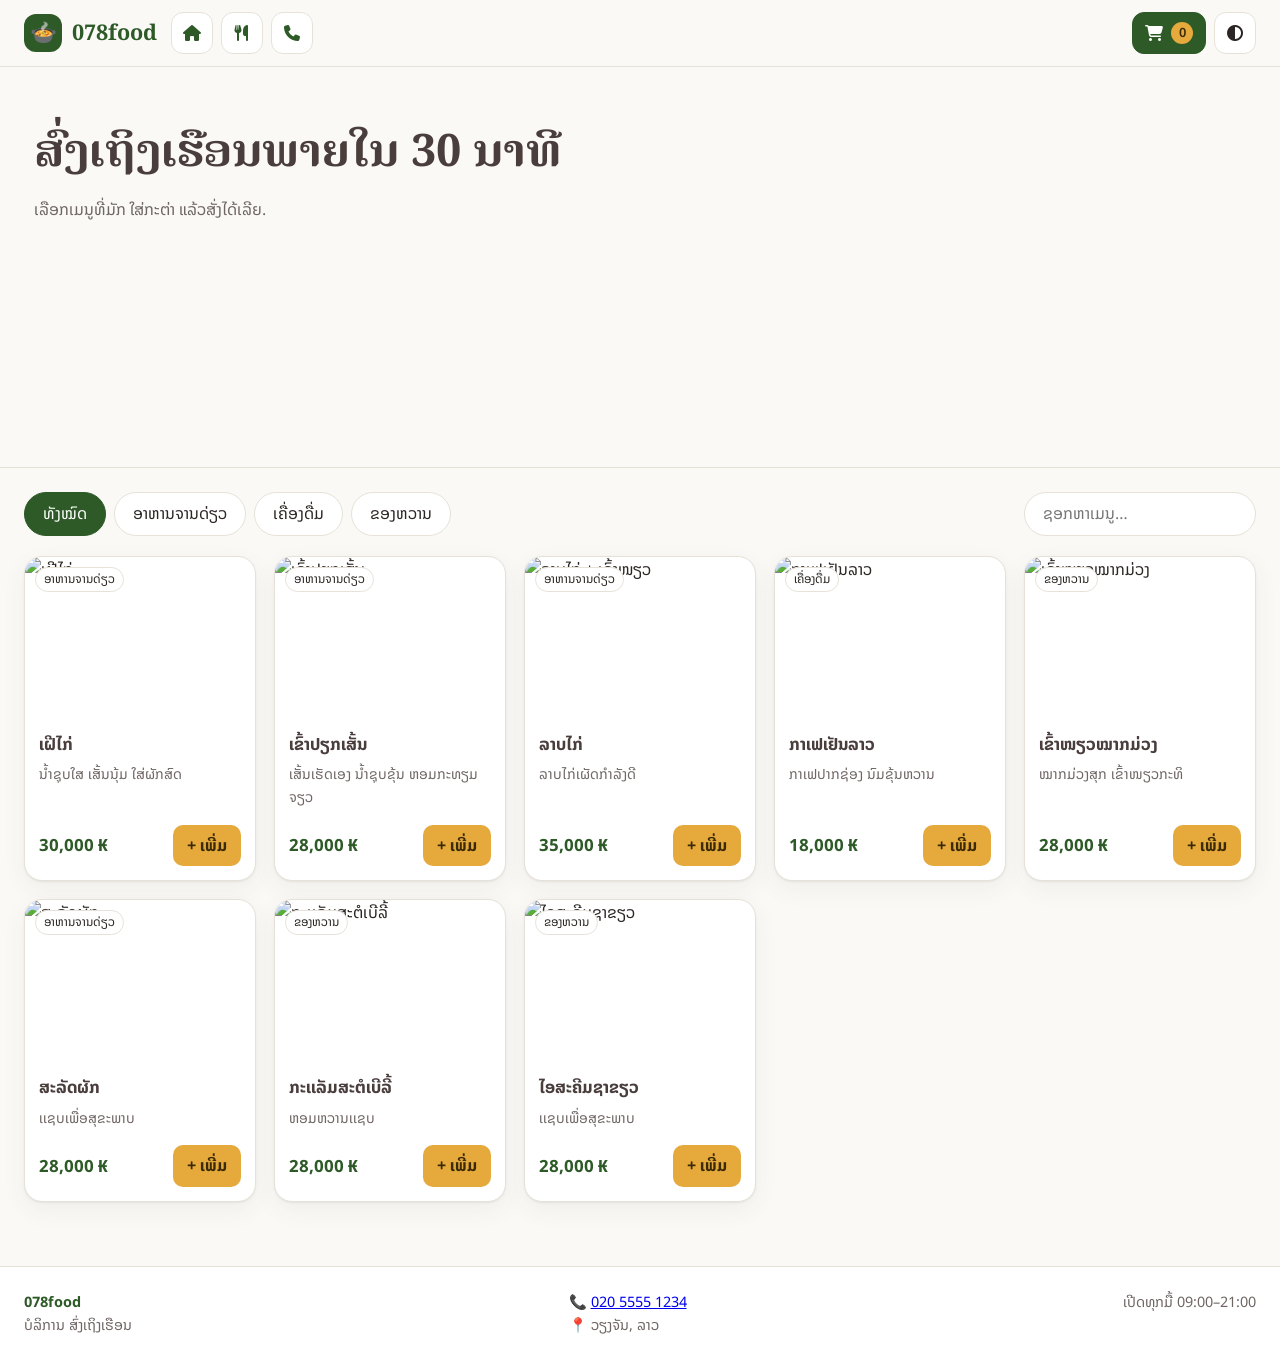
==== index.html @ a2469d58 "Initial commit" ====
<!DOCTYPE html>
<html lang="lo">

<head>
  <meta charset="UTF-8">
  <meta name="viewport" content="width=device-width, initial-scale=1, viewport-fit=cover">
  <title>078food · ສັ່ງອາຫານສົ່ງເຖິງເຮືອນ</title>

  <!-- Fonts -->
  <link rel="preconnect" href="https://fonts.googleapis.com">
  <link rel="preconnect" href="https://fonts.gstatic.com" crossorigin>
  <link href="https://fonts.googleapis.com/css2?family=Noto+Sans+Lao:wght@400;500;600;700&family=Noto+Serif+Lao:wght@600;700&display=swap" rel="stylesheet">

  <!-- Font Awesome Icons CDN -->
  <link rel="stylesheet" href="https://cdnjs.cloudflare.com/ajax/libs/font-awesome/6.5.1/css/all.min.css">

  <!-- CSS Style Sheet -->
  <link rel="stylesheet" href="styles.css">

  <style>
    .cart-toggle { display: inline-flex; }
    .promo { flex: 1; min-width: 0; overflow: hidden; color: var(--green); font-size: .86rem; font-weight: 600; white-space: nowrap; }
    .promo-track { display: inline-block; padding-left: 100%; animation: promo-scroll 18s linear infinite; }
    @keyframes promo-scroll { to { transform: translateX(-100%); } }
    @media(prefers-reduced-motion:reduce) { .promo-track { animation: none; padding-left: 0; } }
  </style>
</head>

<body>
  <div id="app">
    <!-- Header / Navbar -->
    <header class="top" id="home">
      <div class="top-in">
        <div class="brand"><i aria-hidden="true">🍲</i>078food</div>

        <nav class="header-nav" aria-label="ການນຳທາງ">
          <a class="icon-btn header-link" href="#home" aria-label="ໜ້າຫຼັກ" title="ໜ້າຫຼັກ">
            <i class="fa-solid fa-house"></i>
          </a>
          <a class="icon-btn header-link" href="#menu-section" aria-label="ເບິ່ງເມນູ" title="ເບິ່ງເມນູ">
            <i class="fa-solid fa-utensils"></i>
          </a>
          <a class="icon-btn header-link" href="#contact" aria-label="ຕິດຕໍ່ຮ້ານ" title="ຕິດຕໍ່ຮ້ານ">
            <i class="fa-solid fa-phone"></i>
          </a>
        </nav>

        <div class="promo" aria-label="ຂ່າວໂຄສະນາ">
          <span class="promo-track">🎉 ໂປຣໂມຊັນ: ສັ່ງຄົບ 200,000 ₭ ສົ່ງຟຣີ · ອາຫານລາວແທ້ ສົ່ງເຖິງເຮືອນໃນ 30 ນາທີ · 🛵 ຄ່າສົ່ງເລີ່ມຕົ້ນ 10,000 ₭</span>
        </div>

        <div class="header-actions">
          <button class="icon-btn cart-toggle" id="cartToggle" aria-label="ເປີດກະຕ່າ" title="ເປີດກະຕ່າ">
            <i class="fa-solid fa-cart-shopping"></i> <span class="badge" id="cartBadge">0</span>
          </button>
          <button class="icon-btn" id="themeBtn" aria-label="ປ່ຽນໂໝດສີ" title="ປ່ຽນໂໝດສີ">
            <i class="fa-solid fa-circle-half-stroke"></i>
          </button>
        </div>
      </div>
    </header>

    <!-- Hero Banner Wrapper -->
    <div class="hero-wrapper">
      <section class="hero">
        <h1> ສົ່ງເຖິງເຮືອນພາຍໃນ 30 ນາທີ</h1>
        <p>ເລືອກເມນູທີ່ມັກ ໃສ່ກະຕ່າ ແລ້ວສັ່ງໄດ້ເລີຍ.</p>
        <!-- <div class="hero-meta">
          <span class="chip-info">🛵 ໃນເມືອງ 10,000 ₭</span>
          <span class="chip-info">🏡 ນອກເມືອງ 20,000 ₭</span>
          <span class="chip-info">🎁 ສັ່ງຄົບ 200,000 ₭ ສົ່ງຟຣີ</span>
        </div> -->
      </section>
    </div>

    <!-- Main Content Layout -->
    <main class="layout">
      <section id="menu-section" aria-label="ເມນູອາຫານ">
        <div class="tools">
          <div class="cats" id="cats" role="group" aria-label="ໝວດໝູ່ອາຫານ">
            <button class="cat active" data-cat="ທັງໝົດ">ທັງໝົດ</button>
            <button class="cat" data-cat="ອາຫານຈານດ່ຽວ">ອາຫານຈານດ່ຽວ</button>
            <button class="cat" data-cat="ເຄື່ອງດື່ມ">ເຄື່ອງດື່ມ</button>
            <button class="cat" data-cat="ຂອງຫວານ">ຂອງຫວານ</button>
          </div>
          <input class="search" id="search" type="search" placeholder="ຊອກຫາເມນູ…" aria-label="ຊອກຫາເມນູ">
        </div>

        <div class="grid" id="grid">
          
          <!-- ກ່ອງທີ 1 -->
          <article class="food" data-cat="ອາຫານຈານດ່ຽວ">
            <div class="food-pic">
              <small>ອາຫານຈານດ່ຽວ</small>
              <img src="https://images.unsplash.com/photo-1582878826629-29b7ad1cdc43?auto=format&fit=crop&w=600&q=80" alt="ເຝີໄກ່" loading="lazy">
            </div>
            <div class="food-body">
              <h3>ເຝີໄກ່</h3>
              <p class="desc">ນ້ຳຊຸບໃສ ເສັ້ນນຸ້ມ ໃສ່ຜັກສົດ</p>
              <div class="food-foot">
                <span class="price">30,000 ₭</span>
                <button class="add" onclick="addToCart(1, 'ເຝີໄກ່', 30000, 'https://images.unsplash.com/photo-1582878826629-29b7ad1cdc43?auto=format&fit=crop&w=600&q=80')">+ ເພີ່ມ</button>
              </div>
            </div>
          </article>

          <!-- ກ່ອງທີ 2 -->
          <article class="food" data-cat="ອາຫານຈານດ່ຽວ">
            <div class="food-pic">
              <small>ອາຫານຈານດ່ຽວ</small>
              <img src="https://images.unsplash.com/photo-1569718212165-3a8278d5f624?auto=format&fit=crop&w=600&q=80" alt="ເຂົ້າປຽກເສັ້ນ" loading="lazy">
            </div>
            <div class="food-body">
              <h3>ເຂົ້າປຽກເສັ້ນ</h3>
              <p class="desc">ເສັ້ນເຮັດເອງ ນ້ຳຊຸບຂຸ້ນ ຫອມກະທຽມຈຽວ</p>
              <div class="food-foot">
                <span class="price">28,000 ₭</span>
                <button class="add" onclick="addToCart(2, 'ເຂົ້າປຽກເສັ້ນ', 28000, 'https://images.unsplash.com/photo-1569718212165-3a8278d5f624?auto=format&fit=crop&w=600&q=80')">+ ເພີ່ມ</button>
              </div>
            </div>
          </article>

          <!-- ກ່ອງທີ 3 -->
          <article class="food" data-cat="ອາຫານຈານດ່ຽວ">
            <div class="food-pic">
              <small>ອາຫານຈານດ່ຽວ</small>
              <img src="https://encrypted-tbn0.gstatic.com/images?q=tbn:ANd9GcRCjDrHHIMZ1p3EZ6Hr3fS9BvGVrQmg87ammEbBgVYxhlG2q0gY72shRTSY&s=10" alt="ລາບໄກ່ + ເຂົ້າໜຽວ" loading="lazy">
            </div>
            <div class="food-body">
              <h3>ລາບໄກ່</h3>
              <p class="desc">ລາບໄກ່ເຜັດກຳລັງດີ</p>
              <div class="food-foot">
                <span class="price">35,000 ₭</span>
                <button class="add" onclick="addToCart(3, 'ລາບໄກ່', 35000, 'https://encrypted-tbn0.gstatic.com/images?q=tbn:ANd9GcRCjDrHHIMZ1p3EZ6Hr3fS9BvGVrQmg87ammEbBgVYxhlG2q0gY72shRTSY&s=10')">+ ເພີ່ມ</button>
              </div>
            </div>
          </article>

          <!-- ກ່ອງທີ 4 -->
          <article class="food" data-cat="ເຄື່ອງດື່ມ">
            <div class="food-pic">
              <small>ເຄື່ອງດື່ມ</small>
              <img src="https://images.unsplash.com/photo-1517701604599-bb29b565090c?auto=format&fit=crop&w=600&q=80" alt="ກາເຟເຢັນລາວ" loading="lazy">
            </div>
            <div class="food-body">
              <h3>ກາເຟເຢັນລາວ</h3>
              <p class="desc">ກາເຟປາກຊ່ອງ ນົມຂຸ້ນຫວານ</p>
              <div class="food-foot">
                <span class="price">18,000 ₭</span>
                <button class="add" onclick="addToCart(4, 'ກາເຟເຢັນລາວ', 18000, 'https://images.unsplash.com/photo-1517701604599-bb29b565090c?auto=format&fit=crop&w=600&q=80')">+ ເພີ່ມ</button>
              </div>
            </div>
          </article>

          <!-- ກ່ອງທີ 5 -->
          <article class="food" data-cat="ຂອງຫວານ">
            <div class="food-pic">
              <small>ຂອງຫວານ</small>
              <img src=https://encrypted-tbn0.gstatic.com/images?q=tbn:ANd9GcRDn0BC7VR2c5-d3AsjmH1HfDjva1uMZrVpo8ctBTZNXQ&s=10 alt="ເຂົ້າໜຽວໝາກມ່ວງ" loading="lazy">
            </div>
            <div class="food-body">
              <h3>ເຂົ້າໜຽວໝາກມ່ວງ</h3>
              <p class="desc">ໝາກມ່ວງສຸກ ເຂົ້າໜຽວກະທິ</p>
              <div class="food-foot">
                <span class="price">28,000 ₭</span>
                <button class="add" onclick="addToCart(5, 'ເຂົ້າໜຽວໝາກມ່ວງ', 28000, 'https://encrypted-tbn0.gstatic.com/images?q=tbn:ANd9GcRDn0BC7VR2c5-d3AsjmH1HfDjva1uMZrVpo8ctBTZNXQ&s=10')">+ ເພີ່ມ</button>
              </div>
            </div>
          </article>


          <article class="food" data-cat="ອາຫານຈານດ່ຽວ">
            <div class="food-pic">
              <small>ອາຫານຈານດ່ຽວ</small>
              <img src="https://images.unsplash.com/photo-1540189549336-e6e99c3679fe?q=80&w=987&auto=format&fit=crop&ixlib=rb-4.1.0&ixid=M3wxMjA3fDB8MHxwaG90by1wYWdlfHx8fGVufDB8fHx8fA%3D%3D" alt="ສະລັດຜັກ" loading="lazy">
            </div>
            <div class="food-body">
              <h3>ສະລັດຜັກ</h3>
              <p class="desc">ເເຊບເພື່ອສຸຂະພາບ</p>
              <div class="food-foot">
                <span class="price">28,000 ₭</span>
                <button class="add" onclick="addToCart(5, 'ສະລັດຜັກ', 28000, 'https://images.unsplash.com/photo-1540189549336-e6e99c3679fe?q=80&w=987&auto=format&fit=crop&ixlib=rb-4.1.0&ixid=M3wxMjA3fDB8MHxwaG90by1wYWdlfHx8fGVufDB8fHx8fA%3D%3D')">+ ເພີ່ມ</button>
              </div>
            </div>
          </article>

          <article class="food" data-cat="ຂອງຫວານ">
            <div class="food-pic">
              <small>ຂອງຫວານ</small>
              <img src="https://encrypted-tbn0.gstatic.com/images?q=tbn:ANd9GcTS--q3FVEVC8QmNPu1NjoTnR9ThwtZHAkWD-e7TR835TG8iUBLUao3j7U&s=10" alt="ກະເເລັມສະຕໍເບີລີ້" loading="lazy">
            </div>
            <div class="food-body">
              <h3>ກະເເລັມສະຕໍເບີລີ້</h3>
              <p class="desc">ຫອມຫວານເເຊບ</p>
              <div class="food-foot">
                <span class="price">28,000 ₭</span>
                <button class="add" onclick="addToCart(5, 'ກະແລັມສະຕໍເບີລີ້', 28000, 'https://encrypted-tbn0.gstatic.com/images?q=tbn:ANd9GcTS--q3FVEVC8QmNPu1NjoTnR9ThwtZHAkWD-e7TR835TG8iUBLUao3j7U&s=10')">+ ເພີ່ມ</button>
              </div>
            </div>
          </article>

          <article class="food" data-cat="ຂອງຫວານ">
            <div class="food-pic">
              <small>ຂອງຫວານ</small>
              <img src="https://encrypted-tbn0.gstatic.com/images?q=tbn:ANd9GcSf2wOckmVLOpvZeHplIi1ap-uYnJDAoU3HYeGqLHTwmw&s" alt="ໄອສະຄີມຊາຂຽວ" loading="lazy">
            </div>
            <div class="food-body">
              <h3>ໄອສະຄີມຊາຂຽວ</h3>
              <p class="desc">ເເຊບເພື່ອສຸຂະພາບ</p>
              <div class="food-foot">
                <span class="price">28,000 ₭</span>
                <button class="add" onclick="addToCart(5, 'ໄອສະຄີມຊາຂຽວ', 28000, 'https://encrypted-tbn0.gstatic.com/images?q=tbn:ANd9GcSf2wOckmVLOpvZeHplIi1ap-uYnJDAoU3HYeGqLHTwmw&s')">+ ເພີ່ມ</button>
              </div>
            </div>
          </article>

        </div>
      </section>

      <!-- Cart Drawer -->
      <aside class="cart" id="cart" aria-label="ກະຕ່າສິນຄ້າ">
        <div class="cart-head">
          <h2>ກະຕ່າຂອງທ່ານ</h2>
          <button class="icon-btn cart-close" id="cartClose" aria-label="ປິດກະຕ່າ">✕</button>
        </div>
        <div class="cart-scroll" id="cartList"></div>
        <div class="cart-foot" id="cartFoot">
          <label class="field" id="fName">ຊື່ຜູ້ຮັບ
            <input id="inName" autocomplete="name" placeholder="ເຊັ່ນ ສົມຊາຍ ວົງດາລາ">
            <span class="err-msg">ກະລຸນາໃສ່ຊື່</span>
          </label>
          <label class="field" id="fPhone">ເບີໂທ
            <input id="inPhone" inputmode="tel" autocomplete="tel" placeholder="020 xxxx xxxx">
            <span class="err-msg">ກະລຸນາໃສ່ເບີໂທ (ຢ່າງໜ້ອຍ 8 ຕົວເລກ)</span>
          </label>
          <label class="field" id="fAddr">ທີ່ຢູ່ຈັດສົ່ງ
            <textarea id="inAddr" rows="2" placeholder="ບ້ານ, ຖະໜົນ, ຈຸດສັງເກດ"></textarea>
            <span class="err-msg">ກະລຸນາໃສ່ທີ່ຢູ່ຈັດສົ່ງ</span>
          </label>
          <div class="row2">
            <label class="field">ເຂດຈັດສົ່ງ
              <select id="zone">
                <option value="10000">ໃນເມືອງ (10,000 ₭)</option>
                <option value="20000">ນອກເມືອງ (20,000 ₭)</option>
              </select>
            </label>
            <label class="field">ການຊຳລະ
              <select id="pay">
                <option>ເງິນສົດປາຍທາງ</option>
                <option>ໂອນ / QR</option>
              </select>
            </label>
          </div>
          <div id="freeNote"></div>
          <div class="sum"><span>ລາຄາອາຫານ</span><span id="sSub">0 ₭</span></div>
          <div class="sum"><span>ຄ່າຈັດສົ່ງ</span><span id="sFee">0 ₭</span></div>
          <div class="sum total"><span>ລວມທັງໝົດ</span><span id="sTotal">0 ₭</span></div>
          <button class="order-btn" id="orderBtn">ສັ່ງຊື້ເລີຍ</button>
          <button class="link-btn" id="clearBtn">ລ້າງກະຕ່າ</button>
        </div>
      </aside>
    </main>
  </div>

  <div class="scrim" id="scrim"></div>
  <div class="toast" id="toast" role="status" aria-live="polite"></div>
  <div class="backdrop" id="modal" role="dialog" aria-modal="true">
    <div class="receipt" id="receipt"></div>
  </div>

  <!-- Footer Wrapper -->
  <div class="site-footer-wrapper" id="contact">
    <footer class="site-footer">
      <div><strong>078food</strong><br>ບໍລິການ ສົ່ງເຖິງເຮືອນ</div>
      <div>📞 <a href="tel:02055551234">020 5555 1234</a><br>📍 ວຽງຈັນ, ລາວ</div>
      <div>ເປີດທຸກມື້ 09:00–21:00</div>
    </footer>
  </div>

  <script src="app.js"></script>
</body>

</html>
---- styles.css ----
:root {
      box-sizing: border-box;
      padding-top: env(safe-area-inset-top, 0px);
      padding-bottom: env(safe-area-inset-bottom, 0px);
      --bg: #FAF9F6;
      --bg2: #F5F5F0;
      --card: #FFF;
      --ink: #2B2523;
      --muted: #6F6663;
      --green: #2D5A27;
      --green-ink: #FFF;
      --brown: #4A3E3D;
      --accent: #E5A93C;
      --accent-ink: #3A2A05;
      --line: #E6E2D8;
      --danger: #B3402A;
      --shadow: 0 1px 2px rgba(74, 62, 61, .08), 0 8px 24px rgba(74, 62, 61, .06);
      --font: 'Noto Sans Lao', system-ui, sans-serif;
      --font-d: 'Noto Serif Lao', serif;
}

:root[data-theme="dark"] {
      --bg: #1A1716;
      --bg2: #221E1D;
      --card: #2A2524;
      --ink: #F3EEE6;
      --muted: #B3A9A3;
      --green: #7FBF76;
      --green-ink: #10200E;
      --brown: #D9CFC8;
      --line: #3B3433;
}

:root[data-theme="dark"] .top {
      background: rgba(42, 37, 36, .92);
}

*,
::before,
::after {
      box-sizing: inherit;
      margin: 0;
      padding: 0;
}

html,
body {
      width: 100%;
      margin: 0;
      padding: 0;
      overflow-x: hidden;
}

body {
      background: var(--bg);
      color: var(--ink);
      font-family: var(--font);
      line-height: 1.6;
}

button {
      font: inherit;
      color: inherit;
      cursor: pointer;
}

/* --- HEADER --- */
.top {
      position: sticky;
      top: 0;
      z-index: 20;
      width: 100%;
      background: rgba(250, 249, 246, .92);
      background: color-mix(in srgb, var(--bg) 92%, transparent);
      -webkit-backdrop-filter: blur(8px);
      backdrop-filter: blur(8px);
      border-bottom: 1px solid var(--line);
}

.top-in {
      max-width: 1280px;
      margin: 0 auto;
      padding: 12px 24px;
      display: flex;
      align-items: center;
      gap: 14px;
}

.brand {
      font-family: var(--font-d);
      font-weight: 700;
      font-size: 1.35rem;
      color: var(--green);
      display: flex;
      align-items: center;
      gap: 10px;
}

.brand i {
      font-style: normal;
      display: grid;
      place-items: center;
      width: 38px;
      height: 38px;
      border-radius: 12px;
      background: var(--green);
      color: var(--green-ink);
}

.header-nav {
      display: flex;
      align-items: center;
      gap: 8px;
}

.header-actions {
      display: flex;
      align-items: center;
      gap: 8px;
      margin-left: auto;
}

.icon-btn {
      border: 1px solid var(--line);
      background: var(--card);
      border-radius: 12px;
      height: 42px;
      min-width: 42px;
      padding: 0 12px;
      display: inline-flex;
      align-items: center;
      justify-content: center;
      gap: 8px;
      font-weight: 600;
}

.header-link {
      color: var(--green);
      text-decoration: none;
      width: 42px;
      padding: 0;
}

.cart-toggle {
      background: var(--green);
      color: var(--green-ink);
      border-color: var(--green);
}

.badge {
      background: var(--accent);
      color: var(--accent-ink);
      border-radius: 99px;
      min-width: 22px;
      height: 22px;
      display: inline-grid;
      place-items: center;
      font-size: .8rem;
      padding: 0 6px;
}

/* --- HERO --- */
.hero-wrapper {
      width: 100%;
      background: linear-gradient(90deg, rgba(250, 249, 246, .95) 10%, rgba(250, 249, 246, .6)), url('https://plus.unsplash.com/premium_photo-1670601440146-3b33dfcd7e17?q=80&w=2138&auto=format&fit=crop&ixlib=rb-4.1.0&ixid=M3wxMjA3fDB8MHxwaG90by1wYWdlfHx8fGVufDB8fHx8fA%3D%3D') center/cover;
      border-bottom: 1px solid var(--line);
}

.hero {
      max-width: 1280px;
      margin: 0 auto;
      padding: 48px 34px;
      height: min(400px, 50vh);
}

.hero h1 {
      font-family: var(--font-d);
      font-size: clamp(1.8rem, 4vw, 2.8rem);
      color: var(--brown);
      margin-bottom: 10px;
}

.hero p {
      color: var(--muted);
}

.hero-meta {
      display: flex;
      gap: 10px;
      margin-top: 18px;
      flex-wrap: wrap;
}

.chip-info {
      background: var(--card);
      border: 1px solid var(--line);
      border-radius: 99px;
      padding: 6px 14px;
      font-size: .9rem;
}

/* --- LAYOUT & GRID --- */
.layout {
      max-width: 1280px;
      margin: 0 auto;
      padding: 24px;
}

.tools {
      display: flex;
      gap: 12px;
      margin-bottom: 20px;
      flex-wrap: wrap;
}

.cats {
      display: flex;
      gap: 8px;
      flex: 1;
      overflow-x: auto;
}

.cat {
      border: 1px solid var(--line);
      background: var(--card);
      padding: 8px 18px;
      border-radius: 99px;
      white-space: nowrap;
}

.cat.active {
      background: var(--green);
      color: var(--green-ink);
      border-color: var(--green);
}

.search {
      border: 1px solid var(--line);
      background: var(--card);
      color: var(--ink);
      border-radius: 99px;
      padding: 8px 18px;
      font: inherit;
}

.grid {
      display: grid;
      grid-template-columns: repeat(auto-fill, minmax(230px, 1fr));
      gap: 18px;
}

.food {
      background: var(--card);
      border: 1px solid var(--line);
      border-radius: 18px;
      overflow: hidden;
      display: flex;
      flex-direction: column;
      box-shadow: var(--shadow);
      transition: transform .2s;
}

.food:hover {
      transform: translateY(-4px);
}

.food-pic {
      height: 160px;
      width: 100%;
      position: relative;
}

.food-pic img {
      width: 100%;
      height: 100%;
      object-fit: cover;
}

.food-pic small {
      position: absolute;
      left: 10px;
      top: 10px;
      background: var(--card);
      border: 1px solid var(--line);
      border-radius: 99px;
      padding: 2px 8px;
      font-size: .75rem;
}

.food-body {
      padding: 14px;
      display: flex;
      flex-direction: column;
      gap: 6px;
      flex: 1;
}

.food h3 {
      margin: 0;
      font-size: 1.05rem;
      color: var(--brown);
}

.desc {
      color: var(--muted);
      font-size: .88rem;
      flex: 1;
}

.food-foot {
      display: flex;
      align-items: center;
      justify-content: space-between;
      margin-top: 10px;
}

.price {
      font-weight: 700;
      color: var(--green);
      font-size: 1.05rem;
}

.add {
      background: var(--accent);
      color: var(--accent-ink);
      border: 0;
      border-radius: 10px;
      padding: 8px 14px;
      font-weight: 700;
}

/* --- CART DRAWER --- */
.cart {
      background: var(--card);
      border-left: 1px solid var(--line);
      position: fixed;
      right: 0;
      top: 0;
      bottom: 0;
      width: min(400px, 100%);
      z-index: 40;
      transform: translateX(105%);
      transition: transform .3s;
      display: flex;
      flex-direction: column;
}

.cart.open {
      transform: none;
}

.cart-head {
      display: flex;
      justify-content: space-between;
      align-items: center;
      padding: 16px;
      border-bottom: 1px solid var(--line);
}

.cart-scroll {
      overflow-y: auto;
      padding: 16px;
      flex: 1;
}

.line {
      display: grid;
      grid-template-columns: auto 1fr auto;
      gap: 12px;
      align-items: center;
      padding: 10px 0;
      border-bottom: 1px dashed var(--line);
}

.cart-thumb {
      width: 44px;
      height: 44px;
      border-radius: 8px;
      object-fit: cover;
}

.qty {
      display: inline-flex;
      border: 1px solid var(--line);
      border-radius: 8px;
}

.qty button {
      border: 0;
      background: var(--bg2);
      width: 28px;
      height: 28px;
      font-weight: 700;
}

.qty output {
      min-width: 26px;
      text-align: center;
      line-height: 28px;
}

.cart-empty {
      text-align: center;
      color: var(--muted);
      padding: 40px 0;
}

.cart-foot {
      padding: 16px;
      border-top: 1px solid var(--line);
      background: var(--bg2);
      display: flex;
      flex-direction: column;
      gap: 10px;
}

.field {
      display: flex;
      flex-direction: column;
      gap: 4px;
      font-size: .85rem;
      color: var(--muted);
}

.field input,
.field select,
.field textarea {
      border: 1px solid var(--line);
      background: var(--card);
      color: var(--ink);
      border-radius: 8px;
      padding: 8px;
      font: inherit;
}

.field.err input,
.field.err textarea {
      border-color: var(--danger);
}

.err-msg {
      color: var(--danger);
      font-size: .8rem;
      display: none;
}

.field.err .err-msg {
      display: block;
}

.row2 {
      display: grid;
      grid-template-columns: 1fr 1fr;
      gap: 8px;
}

.sum {
      display: flex;
      justify-content: space-between;
      font-size: .95rem;
}

.sum.total {
      font-size: 1.1rem;
      font-weight: 700;
      color: var(--brown);
      border-top: 1px solid var(--line);
      padding-top: 8px;
}

.free-note {
      font-size: .82rem;
      color: var(--green);
      background: rgba(45, 90, 39, .12);
      background: color-mix(in srgb, var(--green) 12%, transparent);
      border-radius: 8px;
      padding: 6px;
      text-align: center;
}

.order-btn {
      background: var(--green);
      color: var(--green-ink);
      border: 0;
      border-radius: 12px;
      padding: 12px;
      font-weight: 700;
      font-size: 1rem;
}

.order-btn:disabled {
      opacity: .5;
      cursor: not-allowed;
}

.link-btn {
      background: none;
      border: 0;
      color: var(--muted);
      text-decoration: underline;
      font-size: .85rem;
}

/* --- MODAL & TOAST --- */
.backdrop {
      position: fixed;
      inset: 0;
      background: rgba(0, 0, 0, .5);
      z-index: 50;
      display: none;
      align-items: center;
      justify-content: center;
      padding: 20px;
}

.backdrop.open {
      display: flex;
}

.receipt {
      background: #fff;
      color: #2b2523;
      width: 100%;
      max-width: 380px;
      padding: 24px;
      border-radius: 12px;
}

.receipt h2 {
      text-align: center;
      color: var(--green);
      margin-bottom: 4px;
}

.receipt .sub {
      text-align: center;
      font-size: .85rem;
      color: var(--muted);
      margin-bottom: 12px;
}

.receipt hr {
      border: 0;
      border-top: 1px dashed #ccc;
      margin: 10px 0;
}

.r-row {
      display: flex;
      justify-content: space-between;
      font-size: .9rem;
      padding: 2px 0;
}

.r-row.b {
      font-weight: 700;
      font-size: 1.05rem;
}

.r-actions {
      display: flex;
      gap: 10px;
      margin-top: 16px;
}

.r-actions button {
      flex: 1;
      padding: 10px;
      border-radius: 8px;
      font-weight: 700;
      border: 1px solid var(--green);
}

.r-print {
      background: var(--green);
      color: #fff;
}

.r-close {
      background: transparent;
      color: var(--green);
}

.toast {
      position: fixed;
      left: 50%;
      bottom: 24px;
      transform: translate(-50%, 30px);
      background: var(--brown);
      color: var(--bg);
      padding: 10px 20px;
      border-radius: 99px;
      opacity: 0;
      transition: .25s;
      z-index: 60;
      pointer-events: none;
}

.toast.show {
      opacity: 1;
      transform: translate(-50%, 0);
}

.scrim {
      display: none;
      position: fixed;
      inset: 0;
      background: rgba(0, 0, 0, .4);
      z-index: 35;
}

.scrim.open {
      display: block;
}

.site-footer-wrapper {
      width: 100%;
      border-top: 1px solid var(--line);
      margin-top: 40px;
      background: var(--card);
}

.site-footer {
      max-width: 1280px;
      margin: 0 auto;
      padding: 24px;
      display: flex;
      justify-content: space-between;
      gap: 20px;
      color: var(--muted);
      font-size: .9rem;
}

.site-footer strong {
      color: var(--green);
}

@media(max-width: 768px) {
      .top-in {
            padding: 8px 12px;
            gap: 8px;
      }

      .brand {
            font-size: 1.05rem;
            gap: 6px;
            white-space: nowrap;
      }

      .brand i {
            width: 32px;
            height: 32px;
            border-radius: 9px;
      }

      .promo {
            display: none;
      }

      .header-actions {
            gap: 5px;
      }

      .header-link {
            display: none;
      }

      .icon-btn {
            height: 36px;
            min-width: 36px;
            padding: 0 8px;
            border-radius: 9px;
            gap: 4px;
      }

      .hero {
            height: auto;
            min-height: 270px;
            padding: 32px 16px;
            display: flex;
            flex-direction: column;
            justify-content: center;
      }

      .hero h1 {
            font-size: 1.7rem;
            line-height: 1.45;
      }

      .hero p {
            font-size: .92rem;
      }

      .hero-meta {
            gap: 6px;
            margin-top: 14px;
      }

      .chip-info {
            padding: 5px 10px;
            font-size: .76rem;
      }

      .layout {
            padding: 16px 12px;
      }

      .site-footer {
            flex-direction: column;
            padding: 20px 16px;
            gap: 12px;
      }

      .tools {
            flex-direction: column;
            gap: 10px;
            margin-bottom: 14px;
      }

      .cats {
            width: 100%;
            padding-bottom: 2px;
            scrollbar-width: none;
      }

      .cats::-webkit-scrollbar {
            display: none;
      }

      .cat {
            padding: 7px 13px;
            font-size: .84rem;
      }

      .search {
            width: 100%;
            min-height: 42px;
      }

      .grid {
            grid-template-columns: repeat(2, minmax(0, 1fr));
            gap: 10px;
      }

      .food {
            border-radius: 12px;
      }

      .food-pic {
            height: 118px;
            display: grid;
            place-items: center;
            font-size: 3.5rem;
      }

      .food-body {
            padding: 10px;
            gap: 4px;
      }

      .food h3 {
            font-size: .92rem;
            line-height: 1.4;
      }

      .desc {
            font-size: .76rem;
            line-height: 1.45;
            display: -webkit-box;
            -webkit-box-orient: vertical;
            -webkit-line-clamp: 2;
            overflow: hidden;
      }

      .rate {
            white-space: nowrap;
      }

      .star {
            padding: 0 1px;
            font-size: .9rem;
      }

      .rate-txt {
            font-size: .67rem;
            line-height: 1.3;
      }

      .food-foot {
            align-items: stretch;
            flex-direction: column;
            gap: 7px;
            margin-top: 6px;
      }

      .price {
            font-size: .9rem;
      }

      .add {
            width: 100%;
            padding: 7px 8px;
            font-size: .82rem;
      }

      .cart {
            width: 100%;
            border-left: 0;
      }

      .cart-head {
            padding: 12px;
      }

      .cart-scroll {
            padding: 12px;
      }

      .cart-foot {
            padding: 12px;
            gap: 8px;
      }

      .receipt {
            max-height: calc(100vh - 32px);
            max-height: calc(100dvh - 32px);
            overflow-y: auto;
            padding: 18px;
      }

      .toast {
            width: calc(100% - 32px);
            text-align: center;
            bottom: 16px;
      }
}

@media(max-width: 420px) {
      .brand {
            font-size: .95rem;
      }

      .grid {
            grid-template-columns: 1fr;
      }

      .food-pic {
            height: 150px;
      }

      .food-body {
            padding: 12px;
      }

      .food-foot {
            flex-direction: row;
            align-items: center;
      }

      .add {
            width: auto;
      }

      .row2 {
            grid-template-columns: 1fr;
      }
}
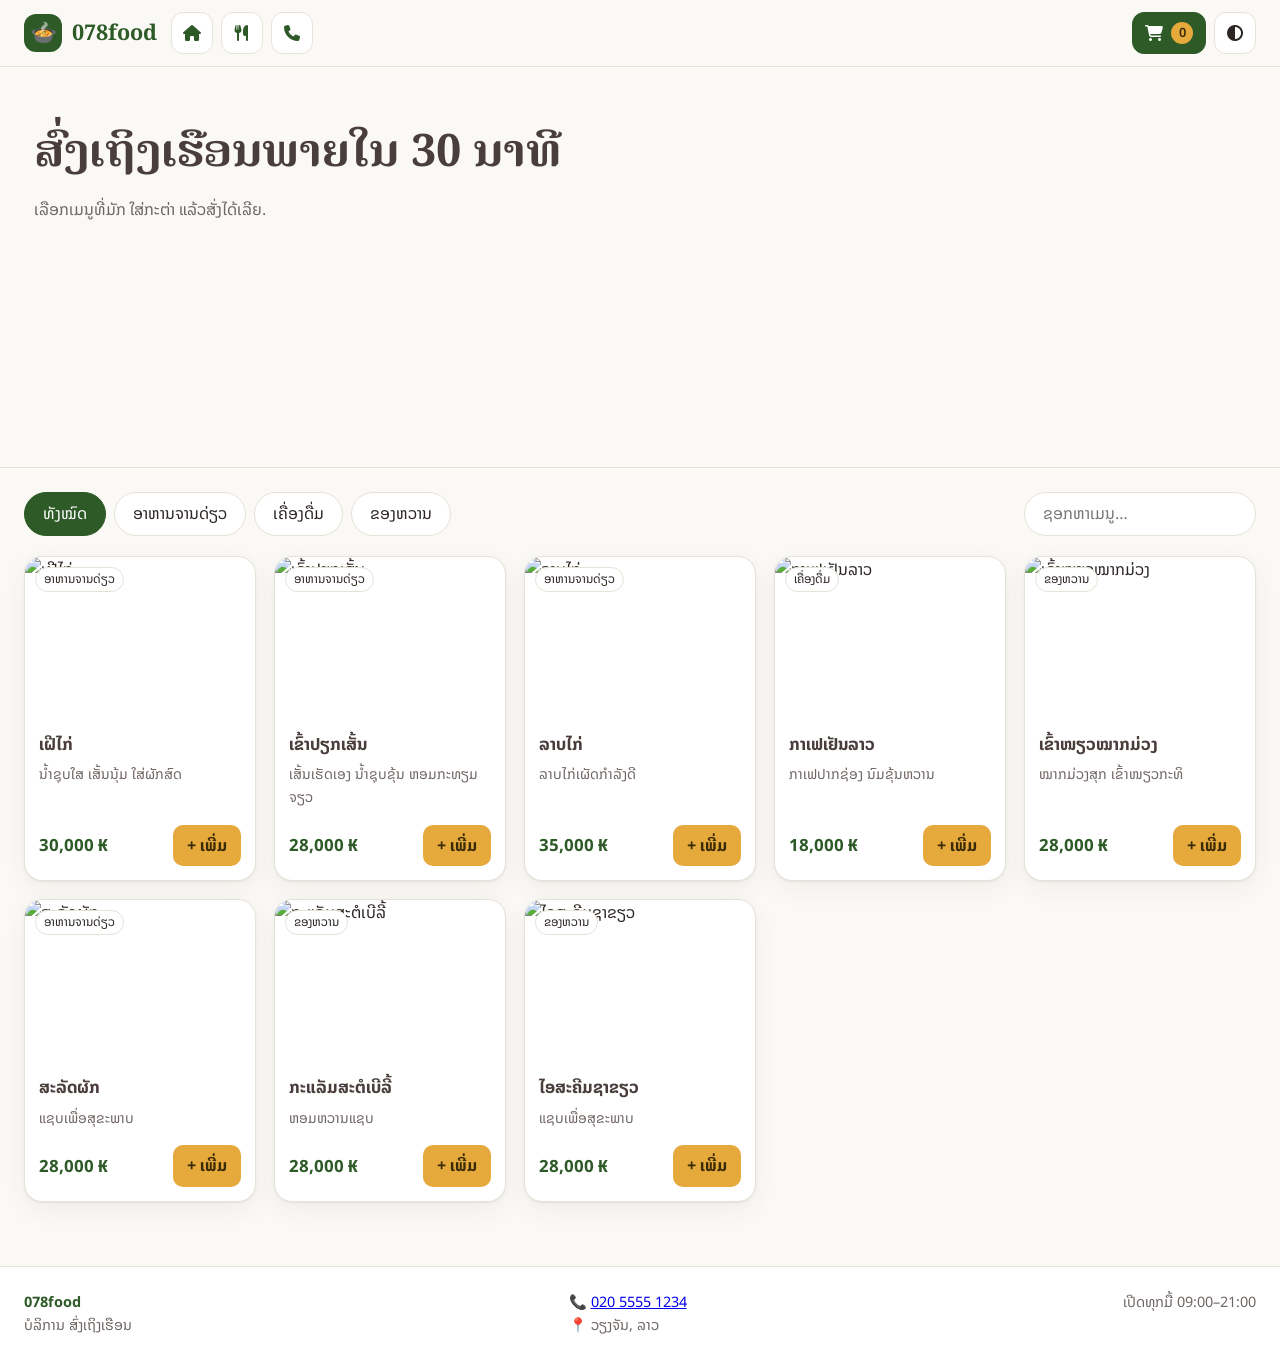
==== commit 907baf0e: "ດ" ====
--- a/index.html
+++ b/index.html
@@ -16,14 +16,6 @@
 
   <!-- CSS Style Sheet -->
   <link rel="stylesheet" href="styles.css">
-
-  <style>
-    .cart-toggle { display: inline-flex; }
-    .promo { flex: 1; min-width: 0; overflow: hidden; color: var(--green); font-size: .86rem; font-weight: 600; white-space: nowrap; }
-    .promo-track { display: inline-block; padding-left: 100%; animation: promo-scroll 18s linear infinite; }
-    @keyframes promo-scroll { to { transform: translateX(-100%); } }
-    @media(prefers-reduced-motion:reduce) { .promo-track { animation: none; padding-left: 0; } }
-  </style>
 </head>
 
 <body>
@@ -63,13 +55,8 @@
     <!-- Hero Banner Wrapper -->
     <div class="hero-wrapper">
       <section class="hero">
-        <h1> ສົ່ງເຖິງເຮືອນພາຍໃນ 30 ນາທີ</h1>
+        <h1>ສົ່ງເຖິງເຮືອນພາຍໃນ 30 ນາທີ</h1>
         <p>ເລືອກເມນູທີ່ມັກ ໃສ່ກະຕ່າ ແລ້ວສັ່ງໄດ້ເລີຍ.</p>
-        <!-- <div class="hero-meta">
-          <span class="chip-info">🛵 ໃນເມືອງ 10,000 ₭</span>
-          <span class="chip-info">🏡 ນອກເມືອງ 20,000 ₭</span>
-          <span class="chip-info">🎁 ສັ່ງຄົບ 200,000 ₭ ສົ່ງຟຣີ</span>
-        </div> -->
       </section>
     </div>
 
@@ -86,135 +73,7 @@
           <input class="search" id="search" type="search" placeholder="ຊອກຫາເມນູ…" aria-label="ຊອກຫາເມນູ">
         </div>
 
-        <div class="grid" id="grid">
-          
-          <!-- ກ່ອງທີ 1 -->
-          <article class="food" data-cat="ອາຫານຈານດ່ຽວ">
-            <div class="food-pic">
-              <small>ອາຫານຈານດ່ຽວ</small>
-              <img src="https://images.unsplash.com/photo-1582878826629-29b7ad1cdc43?auto=format&fit=crop&w=600&q=80" alt="ເຝີໄກ່" loading="lazy">
-            </div>
-            <div class="food-body">
-              <h3>ເຝີໄກ່</h3>
-              <p class="desc">ນ້ຳຊຸບໃສ ເສັ້ນນຸ້ມ ໃສ່ຜັກສົດ</p>
-              <div class="food-foot">
-                <span class="price">30,000 ₭</span>
-                <button class="add" onclick="addToCart(1, 'ເຝີໄກ່', 30000, 'https://images.unsplash.com/photo-1582878826629-29b7ad1cdc43?auto=format&fit=crop&w=600&q=80')">+ ເພີ່ມ</button>
-              </div>
-            </div>
-          </article>
-
-          <!-- ກ່ອງທີ 2 -->
-          <article class="food" data-cat="ອາຫານຈານດ່ຽວ">
-            <div class="food-pic">
-              <small>ອາຫານຈານດ່ຽວ</small>
-              <img src="https://images.unsplash.com/photo-1569718212165-3a8278d5f624?auto=format&fit=crop&w=600&q=80" alt="ເຂົ້າປຽກເສັ້ນ" loading="lazy">
-            </div>
-            <div class="food-body">
-              <h3>ເຂົ້າປຽກເສັ້ນ</h3>
-              <p class="desc">ເສັ້ນເຮັດເອງ ນ້ຳຊຸບຂຸ້ນ ຫອມກະທຽມຈຽວ</p>
-              <div class="food-foot">
-                <span class="price">28,000 ₭</span>
-                <button class="add" onclick="addToCart(2, 'ເຂົ້າປຽກເສັ້ນ', 28000, 'https://images.unsplash.com/photo-1569718212165-3a8278d5f624?auto=format&fit=crop&w=600&q=80')">+ ເພີ່ມ</button>
-              </div>
-            </div>
-          </article>
-
-          <!-- ກ່ອງທີ 3 -->
-          <article class="food" data-cat="ອາຫານຈານດ່ຽວ">
-            <div class="food-pic">
-              <small>ອາຫານຈານດ່ຽວ</small>
-              <img src="https://encrypted-tbn0.gstatic.com/images?q=tbn:ANd9GcRCjDrHHIMZ1p3EZ6Hr3fS9BvGVrQmg87ammEbBgVYxhlG2q0gY72shRTSY&s=10" alt="ລາບໄກ່ + ເຂົ້າໜຽວ" loading="lazy">
-            </div>
-            <div class="food-body">
-              <h3>ລາບໄກ່</h3>
-              <p class="desc">ລາບໄກ່ເຜັດກຳລັງດີ</p>
-              <div class="food-foot">
-                <span class="price">35,000 ₭</span>
-                <button class="add" onclick="addToCart(3, 'ລາບໄກ່', 35000, 'https://encrypted-tbn0.gstatic.com/images?q=tbn:ANd9GcRCjDrHHIMZ1p3EZ6Hr3fS9BvGVrQmg87ammEbBgVYxhlG2q0gY72shRTSY&s=10')">+ ເພີ່ມ</button>
-              </div>
-            </div>
-          </article>
-
-          <!-- ກ່ອງທີ 4 -->
-          <article class="food" data-cat="ເຄື່ອງດື່ມ">
-            <div class="food-pic">
-              <small>ເຄື່ອງດື່ມ</small>
-              <img src="https://images.unsplash.com/photo-1517701604599-bb29b565090c?auto=format&fit=crop&w=600&q=80" alt="ກາເຟເຢັນລາວ" loading="lazy">
-            </div>
-            <div class="food-body">
-              <h3>ກາເຟເຢັນລາວ</h3>
-              <p class="desc">ກາເຟປາກຊ່ອງ ນົມຂຸ້ນຫວານ</p>
-              <div class="food-foot">
-                <span class="price">18,000 ₭</span>
-                <button class="add" onclick="addToCart(4, 'ກາເຟເຢັນລາວ', 18000, 'https://images.unsplash.com/photo-1517701604599-bb29b565090c?auto=format&fit=crop&w=600&q=80')">+ ເພີ່ມ</button>
-              </div>
-            </div>
-          </article>
-
-          <!-- ກ່ອງທີ 5 -->
-          <article class="food" data-cat="ຂອງຫວານ">
-            <div class="food-pic">
-              <small>ຂອງຫວານ</small>
-              <img src=https://encrypted-tbn0.gstatic.com/images?q=tbn:ANd9GcRDn0BC7VR2c5-d3AsjmH1HfDjva1uMZrVpo8ctBTZNXQ&s=10 alt="ເຂົ້າໜຽວໝາກມ່ວງ" loading="lazy">
-            </div>
-            <div class="food-body">
-              <h3>ເຂົ້າໜຽວໝາກມ່ວງ</h3>
-              <p class="desc">ໝາກມ່ວງສຸກ ເຂົ້າໜຽວກະທິ</p>
-              <div class="food-foot">
-                <span class="price">28,000 ₭</span>
-                <button class="add" onclick="addToCart(5, 'ເຂົ້າໜຽວໝາກມ່ວງ', 28000, 'https://encrypted-tbn0.gstatic.com/images?q=tbn:ANd9GcRDn0BC7VR2c5-d3AsjmH1HfDjva1uMZrVpo8ctBTZNXQ&s=10')">+ ເພີ່ມ</button>
-              </div>
-            </div>
-          </article>
-
-
-          <article class="food" data-cat="ອາຫານຈານດ່ຽວ">
-            <div class="food-pic">
-              <small>ອາຫານຈານດ່ຽວ</small>
-              <img src="https://images.unsplash.com/photo-1540189549336-e6e99c3679fe?q=80&w=987&auto=format&fit=crop&ixlib=rb-4.1.0&ixid=M3wxMjA3fDB8MHxwaG90by1wYWdlfHx8fGVufDB8fHx8fA%3D%3D" alt="ສະລັດຜັກ" loading="lazy">
-            </div>
-            <div class="food-body">
-              <h3>ສະລັດຜັກ</h3>
-              <p class="desc">ເເຊບເພື່ອສຸຂະພາບ</p>
-              <div class="food-foot">
-                <span class="price">28,000 ₭</span>
-                <button class="add" onclick="addToCart(5, 'ສະລັດຜັກ', 28000, 'https://images.unsplash.com/photo-1540189549336-e6e99c3679fe?q=80&w=987&auto=format&fit=crop&ixlib=rb-4.1.0&ixid=M3wxMjA3fDB8MHxwaG90by1wYWdlfHx8fGVufDB8fHx8fA%3D%3D')">+ ເພີ່ມ</button>
-              </div>
-            </div>
-          </article>
-
-          <article class="food" data-cat="ຂອງຫວານ">
-            <div class="food-pic">
-              <small>ຂອງຫວານ</small>
-              <img src="https://encrypted-tbn0.gstatic.com/images?q=tbn:ANd9GcTS--q3FVEVC8QmNPu1NjoTnR9ThwtZHAkWD-e7TR835TG8iUBLUao3j7U&s=10" alt="ກະເເລັມສະຕໍເບີລີ້" loading="lazy">
-            </div>
-            <div class="food-body">
-              <h3>ກະເເລັມສະຕໍເບີລີ້</h3>
-              <p class="desc">ຫອມຫວານເເຊບ</p>
-              <div class="food-foot">
-                <span class="price">28,000 ₭</span>
-                <button class="add" onclick="addToCart(5, 'ກະແລັມສະຕໍເບີລີ້', 28000, 'https://encrypted-tbn0.gstatic.com/images?q=tbn:ANd9GcTS--q3FVEVC8QmNPu1NjoTnR9ThwtZHAkWD-e7TR835TG8iUBLUao3j7U&s=10')">+ ເພີ່ມ</button>
-              </div>
-            </div>
-          </article>
-
-          <article class="food" data-cat="ຂອງຫວານ">
-            <div class="food-pic">
-              <small>ຂອງຫວານ</small>
-              <img src="https://encrypted-tbn0.gstatic.com/images?q=tbn:ANd9GcSf2wOckmVLOpvZeHplIi1ap-uYnJDAoU3HYeGqLHTwmw&s" alt="ໄອສະຄີມຊາຂຽວ" loading="lazy">
-            </div>
-            <div class="food-body">
-              <h3>ໄອສະຄີມຊາຂຽວ</h3>
-              <p class="desc">ເເຊບເພື່ອສຸຂະພາບ</p>
-              <div class="food-foot">
-                <span class="price">28,000 ₭</span>
-                <button class="add" onclick="addToCart(5, 'ໄອສະຄີມຊາຂຽວ', 28000, 'https://encrypted-tbn0.gstatic.com/images?q=tbn:ANd9GcSf2wOckmVLOpvZeHplIi1ap-uYnJDAoU3HYeGqLHTwmw&s')">+ ເພີ່ມ</button>
-              </div>
-            </div>
-          </article>
-
-        </div>
+        <div class="grid" id="grid"></div>
       </section>
 
       <!-- Cart Drawer -->
@@ -277,7 +136,31 @@
     </footer>
   </div>
 
+  <!-- Bottom Navigation Bar ສຳລັບມືຖື -->
+  <nav class="mobile-bottom-nav" aria-label="ການນຳທາງລຸ່ມ">
+    <a href="#home" class="bottom-nav-item active">
+      <i class="fa-solid fa-house"></i>
+      <span>ໜ້າຫຼັກ</span>
+    </a>
+    <a href="#menu-section" class="bottom-nav-item">
+      <i class="fa-solid fa-utensils"></i>
+      <span>ເມນູ</span>
+    </a>
+    <button class="bottom-nav-item cart-toggle-btn" id="mobileCartBtn">
+      <div class="icon-wrap">
+        <i class="fa-solid fa-cart-shopping"></i>
+        <span class="badge" id="mobileCartBadge">0</span>
+      </div>
+      <span>ກະຕ່າ</span>
+    </button>
+    <a href="#contact" class="bottom-nav-item">
+      <i class="fa-solid fa-phone"></i>
+      <span>ຕິດຕໍ່</span>
+    </a>
+  </nav>
+
+  <script src="data.js"></script>
   <script src="app.js"></script>
 </body>
 
-</html>+</html>
--- a/styles.css
+++ b/styles.css
@@ -51,6 +51,13 @@
       overflow-x: hidden;
 }
 
+img,
+svg,
+video {
+      display: block;
+      max-width: 100%;
+}
+
 body {
       background: var(--bg);
       color: var(--ink);
@@ -84,6 +91,7 @@
       display: flex;
       align-items: center;
       gap: 14px;
+      min-width: 0;
 }
 
 .brand {
@@ -111,6 +119,28 @@
       display: flex;
       align-items: center;
       gap: 8px;
+}
+
+.promo {
+      flex: 1;
+      min-width: 0;
+      overflow: hidden;
+      color: var(--green);
+      font-size: .86rem;
+      font-weight: 600;
+      white-space: nowrap;
+}
+
+.promo-track {
+      display: inline-block;
+      padding-left: 100%;
+      animation: promo-scroll 18s linear infinite;
+}
+
+@keyframes promo-scroll {
+      to {
+            transform: translateX(-100%);
+      }
 }
 
 .header-actions {
@@ -142,6 +172,7 @@
 }
 
 .cart-toggle {
+      display: inline-flex;
       background: var(--green);
       color: var(--green-ink);
       border-color: var(--green);
@@ -184,21 +215,6 @@
       color: var(--muted);
 }
 
-.hero-meta {
-      display: flex;
-      gap: 10px;
-      margin-top: 18px;
-      flex-wrap: wrap;
-}
-
-.chip-info {
-      background: var(--card);
-      border: 1px solid var(--line);
-      border-radius: 99px;
-      padding: 6px 14px;
-      font-size: .9rem;
-}
-
 /* --- LAYOUT & GRID --- */
 .layout {
       max-width: 1280px;
@@ -258,6 +274,7 @@
       flex-direction: column;
       box-shadow: var(--shadow);
       transition: transform .2s;
+      min-width: 0;
 }
 
 .food:hover {
@@ -293,6 +310,7 @@
       flex-direction: column;
       gap: 6px;
       flex: 1;
+      min-width: 0;
 }
 
 .food h3 {
@@ -370,6 +388,11 @@
       align-items: center;
       padding: 10px 0;
       border-bottom: 1px dashed var(--line);
+}
+
+.line>div:nth-child(2) {
+      min-width: 0;
+      overflow-wrap: anywhere;
 }
 
 .cart-thumb {
@@ -635,16 +658,35 @@
       color: var(--green);
 }
 
+/* --- BOTTOM NAV DEFAULT (Hidden on Desktop) --- */
+.mobile-bottom-nav {
+      display: none;
+}
+
+/* =========================================================
+MOBILE RESPONSIVE (max-width: 768px)
+========================================================= */
 @media(max-width: 768px) {
+
+      /* 1. Top Header Adjustments */
+      .top {
+            padding-top: max(4px, env(safe-area-inset-top));
+      }
+
       .top-in {
             padding: 8px 12px;
+            display: flex;
+            align-items: center;
+            justify-content: space-between;
             gap: 8px;
+            flex-wrap: nowrap;
       }
 
       .brand {
             font-size: 1.05rem;
             gap: 6px;
             white-space: nowrap;
+            flex-shrink: 0;
       }
 
       .brand i {
@@ -653,16 +695,35 @@
             border-radius: 9px;
       }
 
+      /* Promo ticker in the center of header */
       .promo {
-            display: none;
+            display: block !important;
+            flex: 1;
+            min-width: 0;
+            font-size: .72rem;
+            line-height: 1.3;
+            background: rgba(45, 90, 39, 0.08);
+            padding: 4px 8px;
+            border-radius: 6px;
+            overflow: hidden;
+            white-space: nowrap;
+      }
+
+      .promo-track {
+            display: inline-block;
+            white-space: nowrap;
+            animation-duration: 14s;
+      }
+
+      /* Hide header navigation & cart button in header on mobile */
+      .header-nav,
+      .cart-toggle {
+            display: none !important;
       }
 
       .header-actions {
-            gap: 5px;
-      }
-
-      .header-link {
-            display: none;
+            margin-left: 0;
+            flex-shrink: 0;
       }
 
       .icon-btn {
@@ -670,12 +731,12 @@
             min-width: 36px;
             padding: 0 8px;
             border-radius: 9px;
-            gap: 4px;
-      }
-
+      }
+
+      /* 2. Hero Section */
       .hero {
             height: auto;
-            min-height: 270px;
+            min-height: 220px;
             padding: 32px 16px;
             display: flex;
             flex-direction: column;
@@ -683,22 +744,12 @@
       }
 
       .hero h1 {
-            font-size: 1.7rem;
-            line-height: 1.45;
+            font-size: 1.6rem;
+            line-height: 1.4;
       }
 
       .hero p {
-            font-size: .92rem;
-      }
-
-      .hero-meta {
-            gap: 6px;
-            margin-top: 14px;
-      }
-
-      .chip-info {
-            padding: 5px 10px;
-            font-size: .76rem;
+            font-size: .9rem;
       }
 
       .layout {
@@ -732,11 +783,20 @@
             font-size: .84rem;
       }
 
+      .search,
+      .field input,
+      .field select,
+      .field textarea {
+            font-size: 16px !important;
+            /* Prevent iOS Safari Auto-Zoom */
+      }
+
       .search {
             width: 100%;
             min-height: 42px;
       }
 
+      /* 3. Grid & Cards */
       .grid {
             grid-template-columns: repeat(2, minmax(0, 1fr));
             gap: 10px;
@@ -747,20 +807,33 @@
       }
 
       .food-pic {
-            height: 118px;
-            display: grid;
-            place-items: center;
-            font-size: 3.5rem;
+            height: 130px;
+            width: 100%;
+            position: relative;
+            overflow: hidden;
+      }
+
+      .food-pic img {
+            width: 100%;
+            height: 100%;
+            object-fit: cover;
       }
 
       .food-body {
             padding: 10px;
             gap: 4px;
+            display: flex;
+            visibility: visible;
+            color: var(--ink);
+            background: var(--card);
       }
 
       .food h3 {
             font-size: .92rem;
             line-height: 1.4;
+            display: block;
+            visibility: visible !important;
+            color: var(--brown);
       }
 
       .desc {
@@ -772,20 +845,6 @@
             overflow: hidden;
       }
 
-      .rate {
-            white-space: nowrap;
-      }
-
-      .star {
-            padding: 0 1px;
-            font-size: .9rem;
-      }
-
-      .rate-txt {
-            font-size: .67rem;
-            line-height: 1.3;
-      }
-
       .food-foot {
             align-items: stretch;
             flex-direction: column;
@@ -795,17 +854,23 @@
 
       .price {
             font-size: .9rem;
+            color: var(--green);
       }
 
       .add {
             width: 100%;
             padding: 7px 8px;
             font-size: .82rem;
-      }
-
+            display: block !important;
+            visibility: visible !important;
+      }
+
+      /* 4. Cart Drawer & Modal */
       .cart {
             width: 100%;
             border-left: 0;
+            height: 100vh;
+            height: 100dvh;
       }
 
       .cart-head {
@@ -818,7 +883,11 @@
 
       .cart-foot {
             padding: 12px;
+            padding-bottom: max(16px, env(safe-area-inset-bottom));
             gap: 8px;
+            max-height: 62dvh;
+            overflow-y: auto;
+            flex-shrink: 0;
       }
 
       .receipt {
@@ -831,25 +900,82 @@
       .toast {
             width: calc(100% - 32px);
             text-align: center;
-            bottom: 16px;
-      }
-}
-
-@media(max-width: 420px) {
-      .brand {
-            font-size: .95rem;
-      }
-
+            bottom: 75px;
+      }
+
+      /* 5. Mobile Bottom Navigation Bar */
+      .mobile-bottom-nav {
+            display: flex;
+            position: fixed;
+            bottom: 0;
+            left: 0;
+            right: 0;
+            height: 60px;
+            background: var(--card);
+            border-top: 1px solid var(--line);
+            z-index: 30;
+            justify-content: space-around;
+            align-items: center;
+            padding-bottom: env(safe-area-inset-bottom, 0px);
+            box-shadow: 0 -2px 10px rgba(0, 0, 0, 0.05);
+      }
+
+      .bottom-nav-item {
+            display: flex;
+            flex-direction: column;
+            align-items: center;
+            justify-content: center;
+            gap: 3px;
+            background: none;
+            border: none;
+            color: var(--muted);
+            text-decoration: none;
+            font-size: 0.72rem;
+            font-weight: 500;
+            flex: 1;
+            height: 100%;
+            padding: 4px 0;
+      }
+
+      .bottom-nav-item i {
+            font-size: 1.2rem;
+      }
+
+      .bottom-nav-item.active,
+      .bottom-nav-item:hover {
+            color: var(--green);
+      }
+
+      .icon-wrap {
+            position: relative;
+            display: inline-block;
+      }
+
+      .icon-wrap .badge {
+            position: absolute;
+            top: -6px;
+            right: -10px;
+            font-size: 0.65rem;
+            min-width: 17px;
+            height: 17px;
+            padding: 0 4px;
+      }
+
+      body {
+            padding-bottom: calc(60px + env(safe-area-inset-bottom, 0px));
+      }
+
+
+}
+
+/* Extra small devices adjust */
+@media(max-width: 360px) {
       .grid {
             grid-template-columns: 1fr;
       }
 
       .food-pic {
             height: 150px;
-      }
-
-      .food-body {
-            padding: 12px;
       }
 
       .food-foot {
@@ -861,7 +987,5 @@
             width: auto;
       }
 
-      .row2 {
-            grid-template-columns: 1fr;
-      }
-}
+
+}
